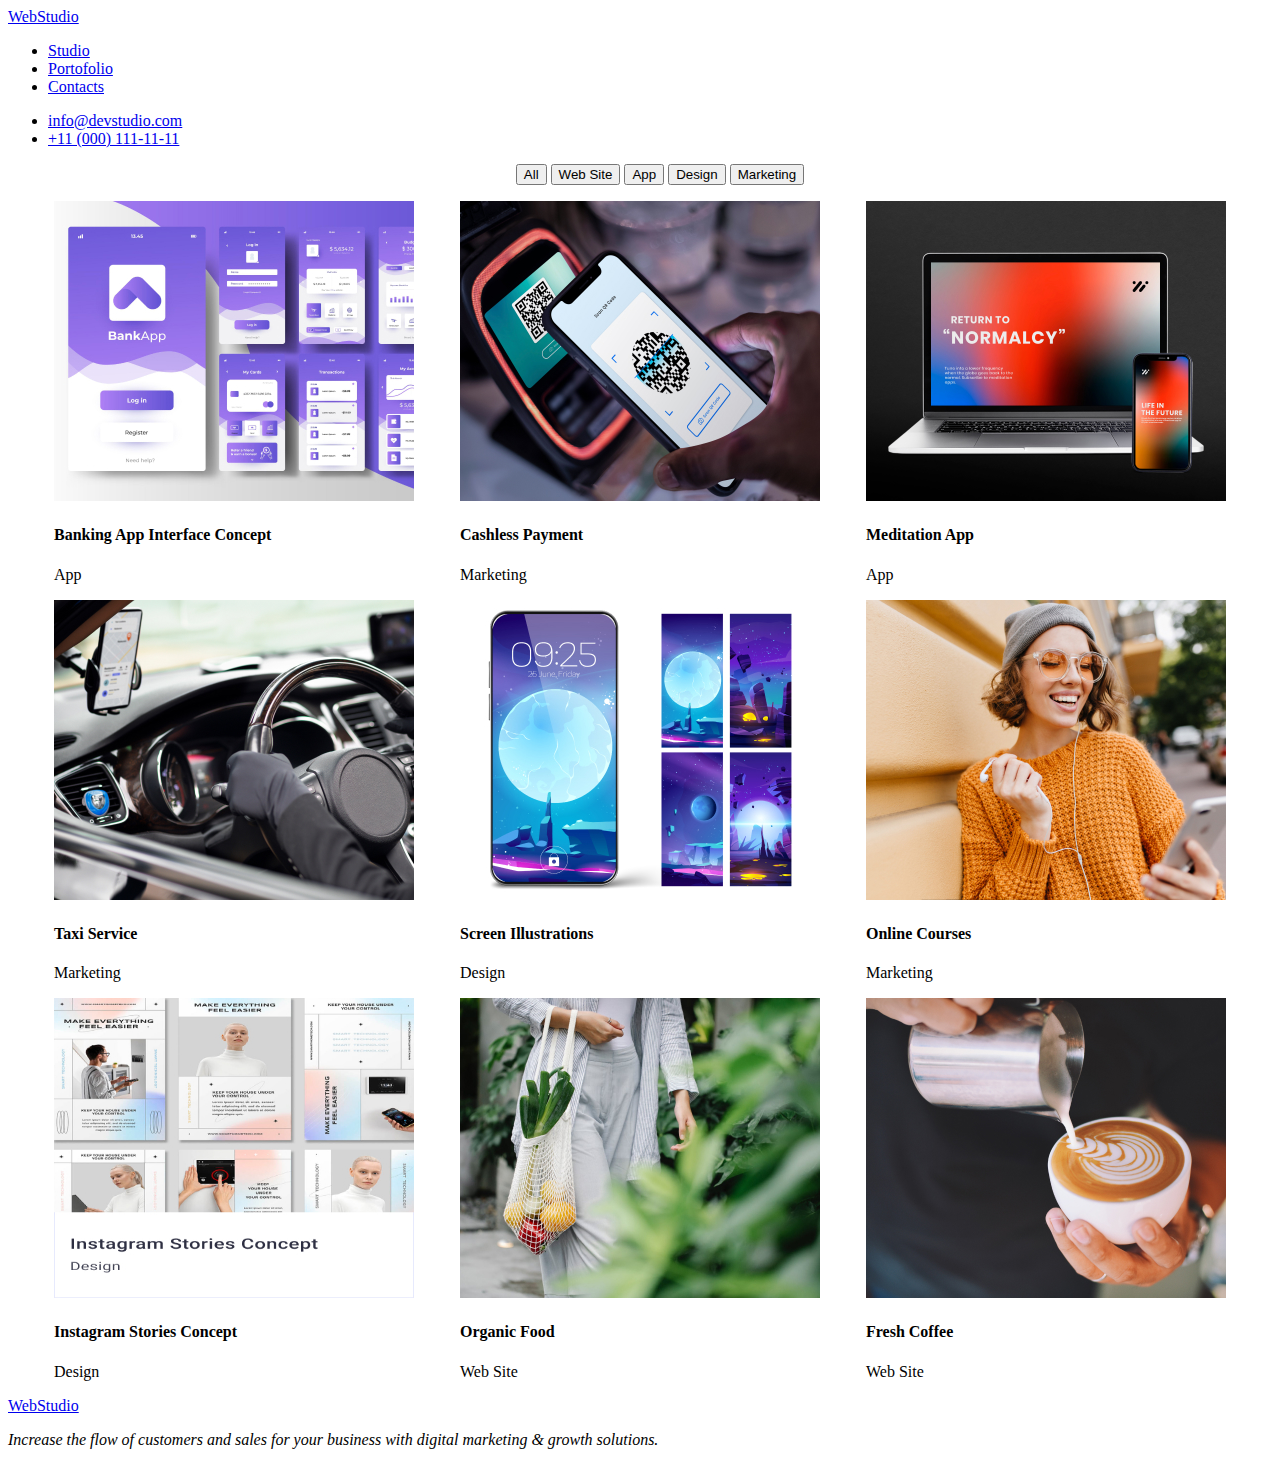
==== portfolio.html @ d787d573 "Update portofolio.html" ====
<!DOCTYPE html>
<html lang="en">
<head>
    <meta charset="UTF-8">
    <meta name="viewport" content="width=device-width, initial-scale=1.0">
    <title>Document</title>

    <link rel="stylesheet"
        href="https://fonts.googleapis.com/css2?family=Raleway:wght@700&family=Roboto:wght@400,500,700,900&display=swap">
        <link rel="stylesheet" href="portofolio.css">
</head>
<body>
    <!--Navbar Section-->
    <section class="navbar">

        <a href="WebStudio.html" class="nav-link">WebStudio</a>
        <nav class="main-nav">
            <ul>
                <li>
                    <a href="studio.html" class="nav-link">Studio</a>
                </li>
                <li>
                    <a href="index.html" class="nav-link">Portofolio</a>
                </li>
                <li>
                    <a href="contacts.html" class="nav-link">Contacts</a>
                </li>
                </ul>
        </nav>
    
        <div class="contact-info">
            <ul>
            <li>
                <a href="mailto:info@devstudio.com">info@devstudio.com</a>
            </li>
            <li>
                <a href="tel:+11(000)111-11-11">+11 (000) 111-11-11</a>
            </li>
            </ul>
        </div>
    
    </section>

    <!--Buttons Section-->
    <section class="title">
       <div>
    <ul>
        
        <button type="button" class="button">All</button>
        
            <button type="button" class="button">Web Site</button>
        
            <button type="button" class="button">App</button>
       
            <button type="button" class="button">Design</button>
        
            <button type="button" class="button">Marketing</button>
          
        </ul>
    </div>  
    </section>


<!--First Section-->
<section class="section">
    <div>
        <img src="./images/Portofolio 1.jpg" alt="Poza 1" width="360" height="300">
        <h4>Banking App Interface Concept</h4>
        <p>App</p>
    </div>
    <div>
        <img src="./images/Portofolio 2.jpg" alt="Poza 2" width="360" height="300">
        <h4>Cashless Payment</h4>
        <p>Marketing</p>
    </div>
    <div>
        <img src="./images/Portofolio 3.jpg" alt="Poza 3" width="360" height="300">
        <h4>Meditation App</h4>
        <p>App</p>
    </div>
   

</section>

<!--Second Section-->

<section class="section">
    <div>
        <img src="./images/Portofolio 4.jpg" alt="Poza 4" width="360" height="300">
        <h4>Taxi Service</h4>
        <p>Marketing</p>
    </div>
    <div>
        <img src="./images/Portofolio 5.jpg" alt="Poza 5" width="360" height="300">
        <h4>Screen Illustrations</h4>
        <p>Design</p>
    </div>
    <div>
        <img src="./images/Portofolio 6.jpg" alt="Poza 6" width="360" height="300">
        <h4>Online Courses</h4>
        <p>Marketing</p>
    </div>

</section>


<!--Section 3-->
<section class="section">
    <div>
        <img src="./images/Portofolio 7.jpg" alt="Poza 7" width="360" height="300">
        <h4>Instagram Stories Concept</h4>
        <p>Design</p>
    </div>
    <div>
        <img src="./images/Portofolio 8.jpg" alt="Poza 8" width="360" height="300">
        <h4>Organic Food</h4>
        <p>Web Site</p>
    </div>
    <div>
        <img src="./images/Portofolio 9.jpg" alt="Poza 9" width="360" height="300">
        <h4>Fresh Coffee</h4>
        <p>Web Site</p>
    </div>

</section>


    <!--Footer Section-->
    <section class="footer">
        <a href="WebStudio.html" class="footer-link">WebStudio</a>
        <address>
            <p>Increase the flow of customers and sales for your business with digital marketing & growth solutions.</p>
        </address>
    </section>
</body>
</html>

<style>
    .section {
        background-color: white;
        display: flex;
        justify-content: space-evenly;
    }


    .title {
        text-align: center;
    }
</style>
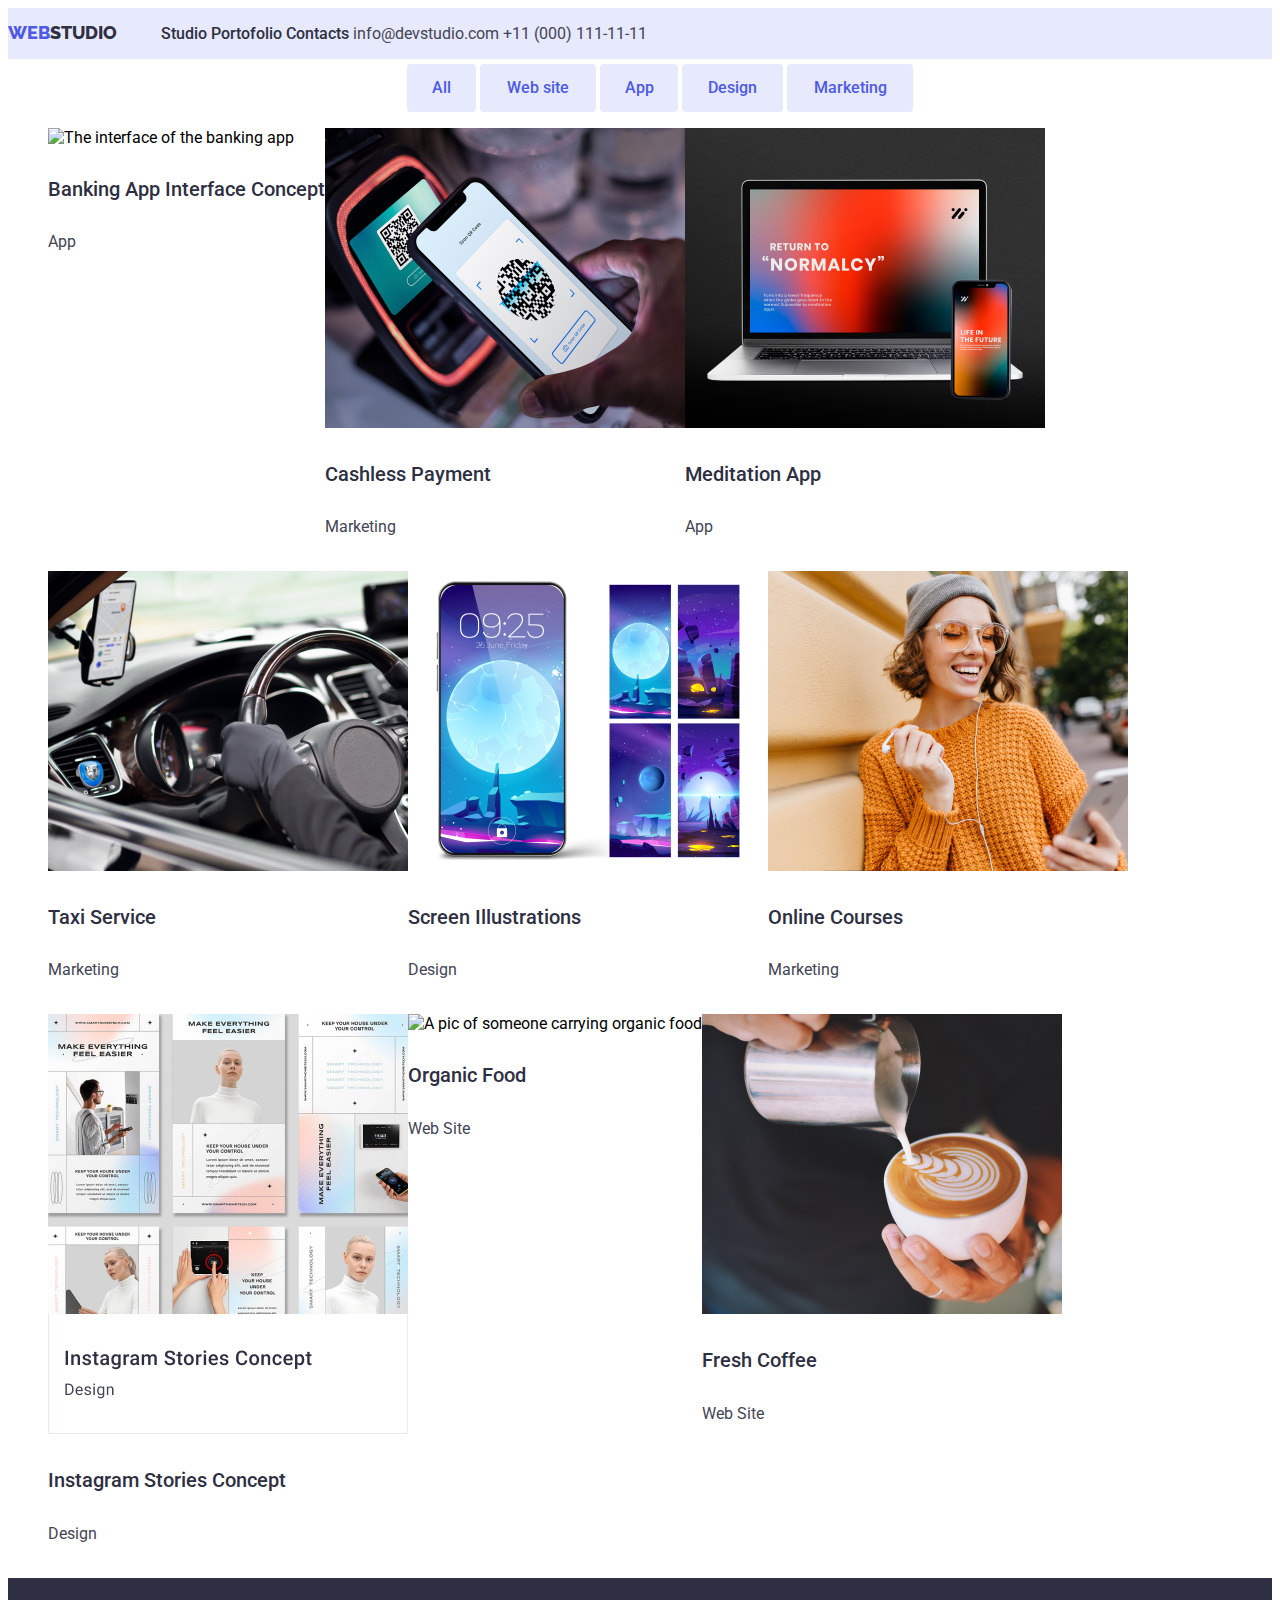
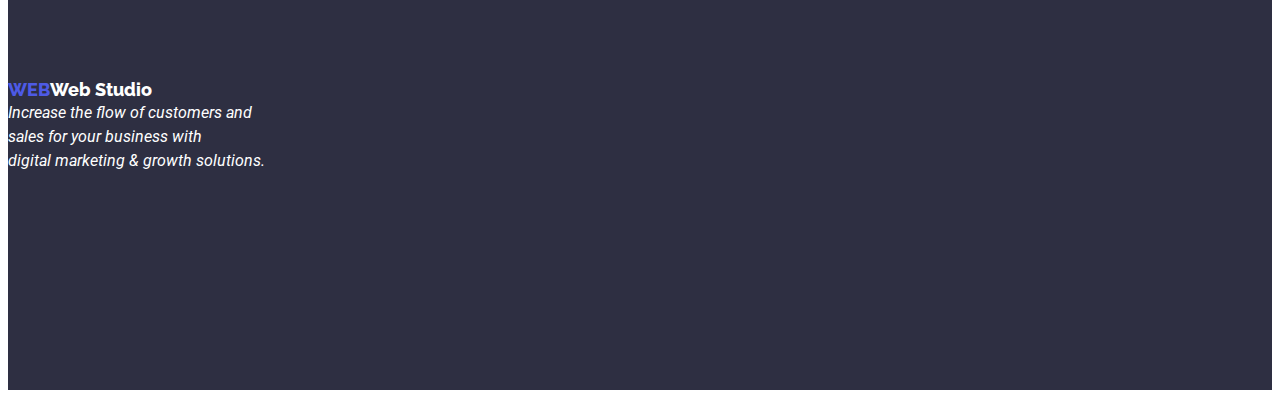
==== commit 5d8df933: "Summary (required)" ====
--- a/portfolio.html
+++ b/portfolio.html
@@ -3,147 +3,114 @@
 <head>
     <meta charset="UTF-8">
     <meta name="viewport" content="width=device-width, initial-scale=1.0">
-    <title>Document</title>
+    <title>Portofolio</title>
 
-    <link rel="stylesheet"
-        href="https://fonts.googleapis.com/css2?family=Raleway:wght@700&family=Roboto:wght@400,500,700,900&display=swap">
-        <link rel="stylesheet" href="portofolio.css">
+    <link rel="preconnect" href="https://fonts.googleapis.com">
+    <link rel="preconnect" href="https://fonts.gstatic.com" crossorigin>
+    <link
+        href="https://fonts.googleapis.com/css2?family=Raleway:ital,wght@0,100..900;1,100..900&family=Roboto:ital,wght@0,100;0,300;0,400;0,500;0,700;0,900;1,100;1,300;1,400;1,500;1,700;1,900&display=swap"
+        rel="stylesheet">
+    <link rel="stylesheet" href="css/portofolio.css">
 </head>
 <body>
     <!--Navbar Section-->
-    <section class="navbar">
+    
+    <header class="global-header">
+        <a href="index.html" class="logo">STUDIO</a>
+        <nav class="nav-bar">
+            <ul class="nav-list">
+                <li><a href="index.html">Studio</a></li>
+                <li><a href="portofolio.html">Portofolio</a> </li>
+                <li><a href="contacts.html">Contacts</a> </li>
+            </ul>
+        </nav>
+        <a href="mailto:info@devstudio.com">info@devstudio.com</a>
+        <a href="tel:+11(000)111-11-11">+11 (000) 111-11-11</a>
+    
+    </header>
+        <main>
 
-        <a href="WebStudio.html" class="nav-link">WebStudio</a>
-        <nav class="main-nav">
-            <ul>
-                <li>
-                    <a href="studio.html" class="nav-link">Studio</a>
-                </li>
-                <li>
-                    <a href="index.html" class="nav-link">Portofolio</a>
-                </li>
-                <li>
-                    <a href="contacts.html" class="nav-link">Contacts</a>
-                </li>
-                </ul>
-        </nav>
+    <!--Buttons Section-->
     
-        <div class="contact-info">
-            <ul>
+    <div class="filters">
+        <ul class="portofolio-buttons">
+            <li><span>
+                    <button type="button" class="all-button">All</button>
+                </span>
+                <span>
+                    <button type="button" class="web-button">Web site</button>
+                </span>
+                <span>
+                    <button type="button" class=" app-button">App</button></span>
+                <span>
+                    <button type="button" class="design-button">Design</button></span>
+                <span>
+                    <button type="button" class="marketing-button">Marketing</button></span>
+            </li>
+        </ul>
+    </div>
+    <div class="main-portofolio">
+        <!-- List of images-->
+        <ul class="portofolio-list-one">
             <li>
-                <a href="mailto:info@devstudio.com">info@devstudio.com</a>
+                <img src="images/Porotfolio 1.jpg" alt="The interface of the banking app">
+                <h4>Banking App Interface Concept</h4>
+                <p>App</p>
             </li>
             <li>
-                <a href="tel:+11(000)111-11-11">+11 (000) 111-11-11</a>
+                <img src="images/Portofolio 2.jpg" alt="An image of cashless payment">
+                <h4>Cashless Payment</h4>
+                <p>Marketing</p>
             </li>
-            </ul>
-        </div>
+            <li>
+                <img src="images/Portofolio 3.jpg" alt="A preview of the meditation app">
+                <h4>Meditation App</h4>
+                <p>App</p>
+            </li>
+        </ul>
+        <ul class="portofolio-list-two">
+            <li>
+                <img src="images/Portofolio 4.jpg" alt="An image of a taxi driver">
+                <h4>Taxi Service</h4>
+                <p>Marketing</p>
+            </li>
+            <li>
+                <img src="images/Portofolio 5.jpg" alt="A few images with background previews">
+                <h4>Screen Illustrations</h4>
+                <p>Design</p>
+            </li>
+            <li>
+                <img src="images/Portofolio 6.jpg" alt="A pic of a woman being connected to the classes online">
+                <h4>Online Courses</h4>
+                <p>Marketing</p>
+            </li>
+        </ul>
+        <ul class="portofolio-list-three">
+            <li>
+                <img src="images/Portofolio 7.jpg" alt="Previews of the instragram stories concept ">
+                <h4>Instagram Stories Concept</h4>
+                <p>Design</p>
+            </li>
+            <li>
+                <img src="images/Porotfolio 8.jpg" alt="A pic of someone carrying organic food">
+                <h4>Organic Food</h4>
+                <p>Web Site</p>
+            </li>
+            <li>
+                <img src="images/Portofolio 9.jpg" alt="A pic of someone holding a cup of fresh coffee">
+                <h4>Fresh Coffee</h4>
+                <p>Web Site</p>
+            </li>
+        </ul>
+    </div>
+    </main>
+    <!-- Footer section -->
+    <footer class="footer">
+        <a href="index.html" class="logo-footer">Web Studio</a>
+        <address class="address">Increase the flow of customers and <br> sales for your business with <br> digital
+            marketing & growth solutions.
+        </address>
+    </footer>
+    </body>
     
-    </section>
-
-    <!--Buttons Section-->
-    <section class="title">
-       <div>
-    <ul>
-        
-        <button type="button" class="button">All</button>
-        
-            <button type="button" class="button">Web Site</button>
-        
-            <button type="button" class="button">App</button>
-       
-            <button type="button" class="button">Design</button>
-        
-            <button type="button" class="button">Marketing</button>
-          
-        </ul>
-    </div>  
-    </section>
-
-
-<!--First Section-->
-<section class="section">
-    <div>
-        <img src="./images/Portofolio 1.jpg" alt="Poza 1" width="360" height="300">
-        <h4>Banking App Interface Concept</h4>
-        <p>App</p>
-    </div>
-    <div>
-        <img src="./images/Portofolio 2.jpg" alt="Poza 2" width="360" height="300">
-        <h4>Cashless Payment</h4>
-        <p>Marketing</p>
-    </div>
-    <div>
-        <img src="./images/Portofolio 3.jpg" alt="Poza 3" width="360" height="300">
-        <h4>Meditation App</h4>
-        <p>App</p>
-    </div>
-   
-
-</section>
-
-<!--Second Section-->
-
-<section class="section">
-    <div>
-        <img src="./images/Portofolio 4.jpg" alt="Poza 4" width="360" height="300">
-        <h4>Taxi Service</h4>
-        <p>Marketing</p>
-    </div>
-    <div>
-        <img src="./images/Portofolio 5.jpg" alt="Poza 5" width="360" height="300">
-        <h4>Screen Illustrations</h4>
-        <p>Design</p>
-    </div>
-    <div>
-        <img src="./images/Portofolio 6.jpg" alt="Poza 6" width="360" height="300">
-        <h4>Online Courses</h4>
-        <p>Marketing</p>
-    </div>
-
-</section>
-
-
-<!--Section 3-->
-<section class="section">
-    <div>
-        <img src="./images/Portofolio 7.jpg" alt="Poza 7" width="360" height="300">
-        <h4>Instagram Stories Concept</h4>
-        <p>Design</p>
-    </div>
-    <div>
-        <img src="./images/Portofolio 8.jpg" alt="Poza 8" width="360" height="300">
-        <h4>Organic Food</h4>
-        <p>Web Site</p>
-    </div>
-    <div>
-        <img src="./images/Portofolio 9.jpg" alt="Poza 9" width="360" height="300">
-        <h4>Fresh Coffee</h4>
-        <p>Web Site</p>
-    </div>
-
-</section>
-
-
-    <!--Footer Section-->
-    <section class="footer">
-        <a href="WebStudio.html" class="footer-link">WebStudio</a>
-        <address>
-            <p>Increase the flow of customers and sales for your business with digital marketing & growth solutions.</p>
-        </address>
-    </section>
-</body>
-</html>
-
-<style>
-    .section {
-        background-color: white;
-        display: flex;
-        justify-content: space-evenly;
-    }
-
-
-    .title {
-        text-align: center;
-    }
-</style>+    </html>--- a/css/portofolio.css
+++ b/css/portofolio.css
@@ -0,0 +1,362 @@
+:root {
+    --subtitle-color: #2E2F42;
+    --text-color: #434455;
+    --title-font-family: "Roboto",
+        sans-serif;
+    --logo-font-family: "Raleway",
+        sans-serif;
+
+    button[type="button"] {
+        cursor: pointer;
+    }
+
+    .logo::before {
+        content: "WEB";
+        color: #4D5AE5;
+        font-family: var(--logo-font-family);
+        font-weight: 800;
+        font-size: 18px;
+    }
+
+    .logo {
+        font-family: var(--logo-font-family);
+        font-weight: 800;
+        color: #2E2F42;
+        line-height: 1, 31;
+        font-size: 18px;
+    }
+}
+
+a {
+    text-decoration: none;
+}
+
+body {
+    font-family: var(--title-font-family);
+}
+
+h1,
+h2 {
+    font-weight: 700;
+}
+
+h4 {
+    font-weight: 500;
+}
+
+/* NAV STYLING */
+.nav-bar {
+    list-style: none;
+    font-weight: 500;
+    color: var(--subtitle-color);
+    display: inline-block;
+}
+
+.nav-list li {
+    list-style: none;
+    display: inline-block;
+    line-height: 1, 5;
+}
+
+[href$=".html"]:hover {
+    color: #404BBF;
+}
+
+[href$=".html"]:focus {
+    color: #404BBF;
+}
+
+/* PHONE AND EMAIL COLOR */
+.global-header>a {
+    color: var(--text-color);
+    line-height: 1.5;
+}
+
+.global-header>a:hover {
+    color: #404BBF;
+}
+
+.global-header>a:focus {
+    color: #404BBF;
+}
+
+/* Background color for hero section */
+.hero-section {
+    background-color: #2E2F42;
+    height: 600px;
+}
+
+.hero-section>h1 {
+    color: #ffffff;
+    text-align: center;
+    padding-top: 182px;
+    font-size: 56px;
+    line-height: 3.75;
+}
+
+.global-header {
+    background-color: #E7E9FC;
+    border: 1px;
+    margin-bottom: -45px;
+}
+
+[href$=".html"] {
+    color: var(--subtitle-color);
+}
+
+.order-service {
+    font-family: var(--title-font-family);
+    font-weight: 500;
+    background-color: #4D5AE5;
+    border-radius: 4px;
+    width: 169px;
+    height: 56px;
+    text-align: center;
+    color: #ffffff;
+    margin-left: 835px;
+    font-weight: 500;
+    line-height: 1.5;
+}
+
+.order-service:hover {
+    background-color: #E7E9FC;
+    color: #4D5AE5;
+}
+
+.description-tab {
+    list-style: none;
+    line-height: 1.5;
+    display: inline-flex;
+}
+
+.description-tab>li>h4 {
+    color: var(--subtitle-color);
+    font-size: 20px;
+}
+
+.description-tab>li>p {
+    color: var(--text-color);
+}
+
+.what-we-do {
+    text-align: center;
+    color: var(--subtitle-color);
+    line-height: 2.5;
+    font-size: 36px;
+}
+
+.what-we-do-pics {
+    list-style: none;
+    text-align: center
+}
+
+.what-we-do-pics li {
+    display: inline-block;
+}
+
+.our-team {
+    text-align: center;
+    font-size: 36px;
+}
+
+.our-team-pics {
+    list-style: none;
+    line-height: 1.5;
+}
+
+.our-team-pics>li {
+    text-align: center;
+    display: inline-block;
+    padding-right: 24px;
+    align-items: center;
+}
+
+.address {
+    line-height: 1.5;
+    color: #ffffff;
+}
+
+.footer {
+    background-color: #2E2F42;
+    height: 312px;
+    padding-top: 100px;
+}
+
+.logo-footer::before {
+    content: "WEB";
+    color: #4D5AE5;
+    font-family: var(--logo-font-family);
+    font-weight: 800;
+    font-size: 18px;
+}
+
+.logo-footer {
+    font-family: var(--logo-font-family);
+    font-weight: 800;
+    color: #ffffff;
+    line-height: 1.31;
+    font-size: 18px;
+}
+
+/* Portofolio only */
+.portofolio-buttons {
+    text-align: center;
+}
+
+.portofolio-buttons>li {
+    list-style: none;
+}
+
+/* Image list */
+
+.portofolio-list-one {
+    list-style: none;
+    display: flex;
+}
+
+.portofolio-list-one>li>h4 {
+    color: var(--subtitle-color);
+    font-size: 20px;
+    line-height: 1.5;
+}
+
+.portofolio-list-one>li>p {
+    color: var(--text-color);
+    line-height: 1.5;
+}
+
+.portofolio-list-two {
+    list-style: none;
+    display: flex;
+}
+
+.portofolio-list-two>li>h4 {
+    color: var(--subtitle-color);
+    font-size: 20px;
+    line-height: 1.5;
+}
+
+.portofolio-list-two>li>p {
+    color: var(--text-color);
+    line-height: 1.5;
+}
+
+.portofolio-list-three {
+    list-style: none;
+    display: flex;
+}
+
+.portofolio-list-three>li>h4 {
+    color: var(--subtitle-color);
+    font-size: 20px;
+    line-height: 1.5;
+}
+
+.portofolio-list-three>li>p {
+    color: var(--text-color);
+    line-height: 1.5;
+}
+
+.filters {
+    margin-top: 50px;
+}
+
+.all-button {
+    font-family: var(--title-font-family);
+    text-align: center;
+    background-color: #E7E9FC;
+    width: 69px;
+    height: 48px;
+    border-radius: 4px;
+    border: 1px;
+    padding: 12px, 24px;
+    color: #4D5AE5;
+    font-weight: 500;
+    font-size: 16px;
+    line-height: 1.5;
+}
+
+.all-button:hover {
+    background-color: #404BBF;
+    color: #ffffff;
+}
+
+.web-button {
+    font-family: var(--title-font-family);
+    text-align: center;
+    background-color: #E7E9FC;
+    width: 116px;
+    height: 48px;
+    border-radius: 4px;
+    border: 1px;
+    padding: 12px, 24px;
+    color: #4D5AE5;
+    font-weight: 500;
+    font-size: 16px;
+    line-height: 1.5;
+}
+
+.web-button:hover {
+    background-color: #404BBF;
+    color: #ffffff;
+}
+
+.app-button {
+    font-family: var(--title-font-family);
+    text-align: center;
+    background-color: #E7E9FC;
+    width: 78px;
+    height: 48px;
+    border-radius: 4px;
+    border: 1px;
+    padding: 12px, 24px;
+    color: #4D5AE5;
+    font-weight: 500;
+    font-size: 16px;
+    line-height: 1.5;
+}
+
+.app-button:hover {
+    background-color: #404BBF;
+    color: #ffffff;
+}
+
+.design-button {
+    font-family: var(--title-font-family);
+    text-align: center;
+    background-color: #E7E9FC;
+    width: 101px;
+    height: 48px;
+    border-radius: 4px;
+    border: 1px;
+    padding: 12px, 24px;
+    color: #4D5AE5;
+    font-weight: 500;
+    font-size: 16px;
+    line-height: 1.5;
+}
+
+.design-button:hover {
+    background-color: #404BBF;
+    color: #ffffff;
+}
+
+.marketing-button {
+    font-family: var(--title-font-family);
+    text-align: center;
+    background-color: #E7E9FC;
+    width: 126px;
+    height: 48px;
+    border-radius: 4px;
+    border: 1px;
+    padding: 12px, 24px;
+    color: #4D5AE5;
+    font-weight: 500;
+    font-size: 16px;
+    line-height: 1.5;
+}
+
+.marketing-button:hover {
+    background-color: #404BBF;
+    color: #ffffff;
+}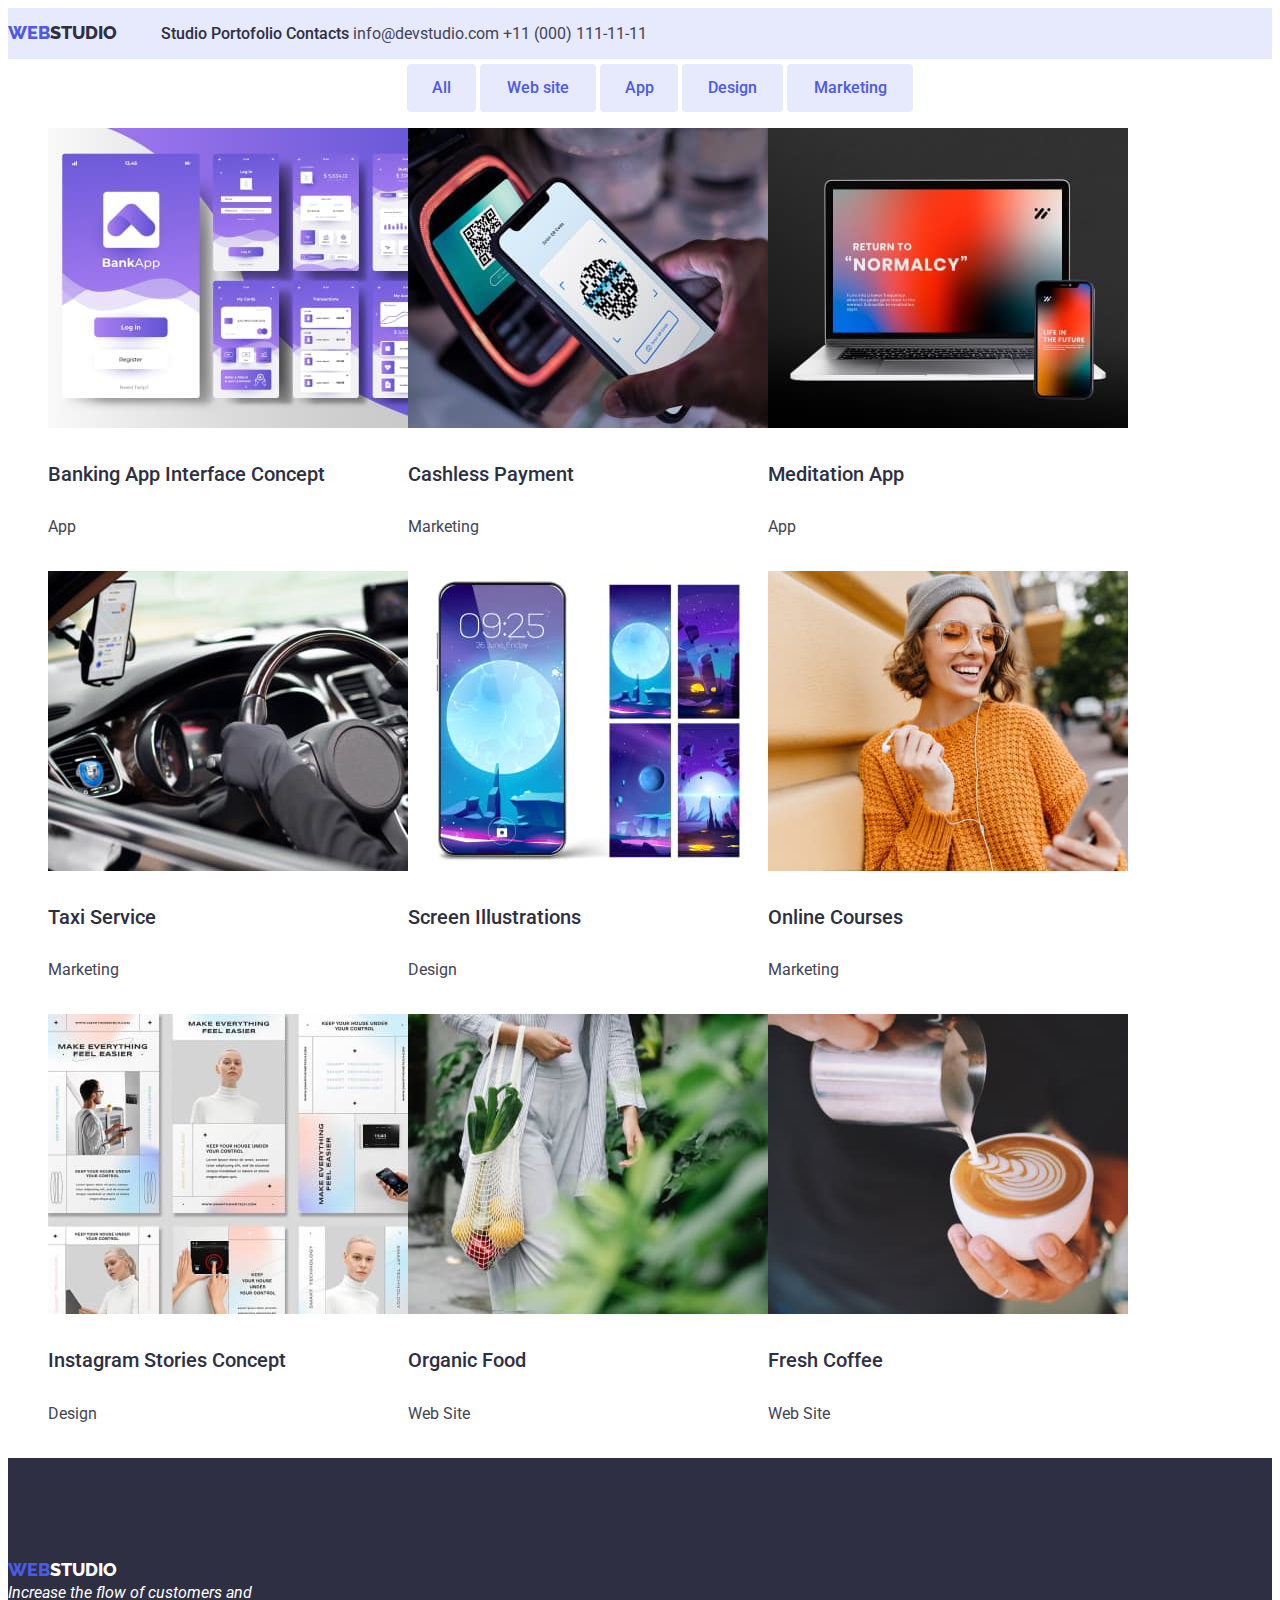
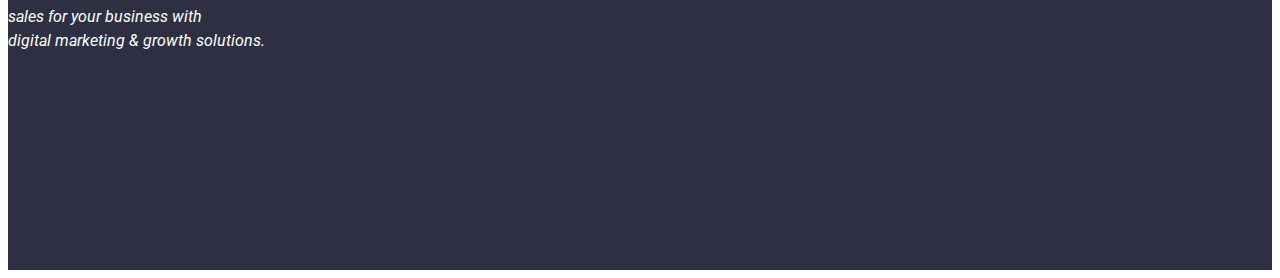
==== commit ee302e34: "Summary (required)" ====
--- a/portfolio.html
+++ b/portfolio.html
@@ -1,20 +1,20 @@
 <!DOCTYPE html>
 <html lang="en">
+
 <head>
     <meta charset="UTF-8">
     <meta name="viewport" content="width=device-width, initial-scale=1.0">
     <title>Portofolio</title>
-
     <link rel="preconnect" href="https://fonts.googleapis.com">
     <link rel="preconnect" href="https://fonts.gstatic.com" crossorigin>
     <link
         href="https://fonts.googleapis.com/css2?family=Raleway:ital,wght@0,100..900;1,100..900&family=Roboto:ital,wght@0,100;0,300;0,400;0,500;0,700;0,900;1,100;1,300;1,400;1,500;1,700;1,900&display=swap"
         rel="stylesheet">
-    <link rel="stylesheet" href="css/portofolio.css">
+    <link rel="stylesheet" href="styles/styles.css">
 </head>
+
 <body>
-    <!--Navbar Section-->
-    
+    <!-- Header section -->
     <header class="global-header">
         <a href="index.html" class="logo">STUDIO</a>
         <nav class="nav-bar">
@@ -26,91 +26,91 @@
         </nav>
         <a href="mailto:info@devstudio.com">info@devstudio.com</a>
         <a href="tel:+11(000)111-11-11">+11 (000) 111-11-11</a>
-    
+
     </header>
-        <main>
-
-    <!--Buttons Section-->
-    
-    <div class="filters">
-        <ul class="portofolio-buttons">
-            <li><span>
-                    <button type="button" class="all-button">All</button>
-                </span>
-                <span>
-                    <button type="button" class="web-button">Web site</button>
-                </span>
-                <span>
-                    <button type="button" class=" app-button">App</button></span>
-                <span>
-                    <button type="button" class="design-button">Design</button></span>
-                <span>
-                    <button type="button" class="marketing-button">Marketing</button></span>
-            </li>
-        </ul>
-    </div>
-    <div class="main-portofolio">
-        <!-- List of images-->
-        <ul class="portofolio-list-one">
-            <li>
-                <img src="images/Porotfolio 1.jpg" alt="The interface of the banking app">
-                <h4>Banking App Interface Concept</h4>
-                <p>App</p>
-            </li>
-            <li>
-                <img src="images/Portofolio 2.jpg" alt="An image of cashless payment">
-                <h4>Cashless Payment</h4>
-                <p>Marketing</p>
-            </li>
-            <li>
-                <img src="images/Portofolio 3.jpg" alt="A preview of the meditation app">
-                <h4>Meditation App</h4>
-                <p>App</p>
-            </li>
-        </ul>
-        <ul class="portofolio-list-two">
-            <li>
-                <img src="images/Portofolio 4.jpg" alt="An image of a taxi driver">
-                <h4>Taxi Service</h4>
-                <p>Marketing</p>
-            </li>
-            <li>
-                <img src="images/Portofolio 5.jpg" alt="A few images with background previews">
-                <h4>Screen Illustrations</h4>
-                <p>Design</p>
-            </li>
-            <li>
-                <img src="images/Portofolio 6.jpg" alt="A pic of a woman being connected to the classes online">
-                <h4>Online Courses</h4>
-                <p>Marketing</p>
-            </li>
-        </ul>
-        <ul class="portofolio-list-three">
-            <li>
-                <img src="images/Portofolio 7.jpg" alt="Previews of the instragram stories concept ">
-                <h4>Instagram Stories Concept</h4>
-                <p>Design</p>
-            </li>
-            <li>
-                <img src="images/Porotfolio 8.jpg" alt="A pic of someone carrying organic food">
-                <h4>Organic Food</h4>
-                <p>Web Site</p>
-            </li>
-            <li>
-                <img src="images/Portofolio 9.jpg" alt="A pic of someone holding a cup of fresh coffee">
-                <h4>Fresh Coffee</h4>
-                <p>Web Site</p>
-            </li>
-        </ul>
-    </div>
+    <main>
+        <!-- Filter buttons -->
+        <div class="filters">
+            <ul class="portofolio-buttons">
+                <li><span>
+                        <button type="button" class="all-button">All</button>
+                    </span>
+                    <span>
+                        <button type="button" class="web-button">Web site</button>
+                    </span>
+                    <span>
+                        <button type="button" class=" app-button">App</button></span>
+                    <span>
+                        <button type="button" class="design-button">Design</button></span>
+                    <span>
+                        <button type="button" class="marketing-button">Marketing</button></span>
+                </li>
+            </ul>
+        </div>
+        <div class="main-portofolio">
+            <!-- List of images-->
+            <ul class="portofolio-list-one">
+                <li>
+                    <img src="images/banking_app.jpg" alt="The interface of the banking app">
+                    <h4>Banking App Interface Concept</h4>
+                    <p>App</p>
+                </li>
+                <li>
+                    <img src="images/cashless_payment.jpg" alt="An image of cashless payment">
+                    <h4>Cashless Payment</h4>
+                    <p>Marketing</p>
+                </li>
+                <li>
+                    <img src="images/meditation.jpg" alt="A preview of the meditation app">
+                    <h4>Meditation App</h4>
+                    <p>App</p>
+                </li>
+            </ul>
+            <ul class="portofolio-list-two">
+                <li>
+                    <img src="images/taxi.jpg" alt="An image of a taxi driver">
+                    <h4>Taxi Service</h4>
+                    <p>Marketing</p>
+                </li>
+                <li>
+                    <img src="images/screen_ill.jpg" alt="A few images with background previews">
+                    <h4>Screen Illustrations</h4>
+                    <p>Design</p>
+                </li>
+                <li>
+                    <img src="images/online_courses.jpg" alt="A pic of a woman being connected to the classes online">
+                    <h4>Online Courses</h4>
+                    <p>Marketing</p>
+                </li>
+            </ul>
+            <ul class="portofolio-list-three">
+                <li>
+                    <img src="images/instagram_stories.jpg" alt="Previews of the instragram stories concept ">
+                    <h4>Instagram Stories Concept</h4>
+                    <p>Design</p>
+                </li>
+                <li>
+                    <img src="images/organic_food.jpg" alt="A pic of someone carrying organic food">
+                    <h4>Organic Food</h4>
+                    <p>Web Site</p>
+                </li>
+                <li>
+                    <img src="images/fresh_coffee.jpg" alt="A pic of someone holding a cup of fresh coffee">
+                    <h4>Fresh Coffee</h4>
+                    <p>Web Site</p>
+                </li>
+            </ul>
+        </div>
     </main>
     <!-- Footer section -->
     <footer class="footer">
-        <a href="index.html" class="logo-footer">Web Studio</a>
+        <a href="index.html" class="logo-footer">STUDIO</a>
         <address class="address">Increase the flow of customers and <br> sales for your business with <br> digital
-            marketing & growth solutions.
+            marketing
+            &
+            growth solutions.
         </address>
     </footer>
-    </body>
-    
-    </html>+</body>
+
+</html>--- a/styles/styles.css
+++ b/styles/styles.css
@@ -0,0 +1,362 @@
+:root {
+    --subtitle-color: #2E2F42;
+    --text-color: #434455;
+    --title-font-family: "Roboto",
+        sans-serif;
+    --logo-font-family: "Raleway",
+        sans-serif;
+
+    button[type="button"] {
+        cursor: pointer;
+    }
+
+    .logo::before {
+        content: "WEB";
+        color: #4D5AE5;
+        font-family: var(--logo-font-family);
+        font-weight: 800;
+        font-size: 18px;
+    }
+
+    .logo {
+        font-family: var(--logo-font-family);
+        font-weight: 800;
+        color: #2E2F42;
+        line-height: 1, 31;
+        font-size: 18px;
+    }
+}
+
+a {
+    text-decoration: none;
+}
+
+body {
+    font-family: var(--title-font-family);
+}
+
+h1,
+h2 {
+    font-weight: 700;
+}
+
+h4 {
+    font-weight: 500;
+}
+
+/* NAV STYLING */
+.nav-bar {
+    list-style: none;
+    font-weight: 500;
+    color: var(--subtitle-color);
+    display: inline-block;
+}
+
+.nav-list li {
+    list-style: none;
+    display: inline-block;
+    line-height: 1, 5;
+}
+
+[href$=".html"]:hover {
+    color: #404BBF;
+}
+
+[href$=".html"]:focus {
+    color: #404BBF;
+}
+
+/* PHONE AND EMAIL COLOR */
+.global-header>a {
+    color: var(--text-color);
+    line-height: 1.5;
+}
+
+.global-header>a:hover {
+    color: #404BBF;
+}
+
+.global-header>a:focus {
+    color: #404BBF;
+}
+
+/* Background color for hero section */
+.hero-section {
+    background-color: #2E2F42;
+    height: 600px;
+}
+
+.hero-section>h1 {
+    color: #ffffff;
+    text-align: center;
+    padding-top: 182px;
+    font-size: 56px;
+    line-height: 3.75;
+}
+
+.global-header {
+    background-color: #E7E9FC;
+    border: 1px;
+    margin-bottom: -45px;
+}
+
+[href$=".html"] {
+    color: var(--subtitle-color);
+}
+
+.order-service {
+    font-family: var(--title-font-family);
+    font-weight: 500;
+    background-color: #4D5AE5;
+    border-radius: 4px;
+    width: 169px;
+    height: 56px;
+    text-align: center;
+    color: #ffffff;
+    margin-left: 835px;
+    font-weight: 500;
+    line-height: 1.5;
+}
+
+.order-service:hover {
+    background-color: #E7E9FC;
+    color: #4D5AE5;
+}
+
+.description-tab {
+    list-style: none;
+    line-height: 1.5;
+    display: inline-flex;
+}
+
+.description-tab>li>h4 {
+    color: var(--subtitle-color);
+    font-size: 20px;
+}
+
+.description-tab>li>p {
+    color: var(--text-color);
+}
+
+.what-we-do {
+    text-align: center;
+    color: var(--subtitle-color);
+    line-height: 2.5;
+    font-size: 36px;
+}
+
+.what-we-do-pics {
+    list-style: none;
+    text-align: center
+}
+
+.what-we-do-pics li {
+    display: inline-block;
+}
+
+.our-team {
+    text-align: center;
+    font-size: 36px;
+}
+
+.our-team-pics {
+    list-style: none;
+    line-height: 1.5;
+}
+
+.our-team-pics>li {
+    text-align: center;
+    display: inline-block;
+    padding-right: 24px;
+    align-items: center;
+}
+
+.address {
+    line-height: 1.5;
+    color: #ffffff;
+}
+
+.footer {
+    background-color: #2E2F42;
+    height: 312px;
+    padding-top: 100px;
+}
+
+.logo-footer::before {
+    content: "WEB";
+    color: #4D5AE5;
+    font-family: var(--logo-font-family);
+    font-weight: 800;
+    font-size: 18px;
+}
+
+.logo-footer {
+    font-family: var(--logo-font-family);
+    font-weight: 800;
+    color: #ffffff;
+    line-height: 1.31;
+    font-size: 18px;
+}
+
+/* Portofolio only */
+.portofolio-buttons {
+    text-align: center;
+}
+
+.portofolio-buttons>li {
+    list-style: none;
+}
+
+/* Image list */
+
+.portofolio-list-one {
+    list-style: none;
+    display: flex;
+}
+
+.portofolio-list-one>li>h4 {
+    color: var(--subtitle-color);
+    font-size: 20px;
+    line-height: 1.5;
+}
+
+.portofolio-list-one>li>p {
+    color: var(--text-color);
+    line-height: 1.5;
+}
+
+.portofolio-list-two {
+    list-style: none;
+    display: flex;
+}
+
+.portofolio-list-two>li>h4 {
+    color: var(--subtitle-color);
+    font-size: 20px;
+    line-height: 1.5;
+}
+
+.portofolio-list-two>li>p {
+    color: var(--text-color);
+    line-height: 1.5;
+}
+
+.portofolio-list-three {
+    list-style: none;
+    display: flex;
+}
+
+.portofolio-list-three>li>h4 {
+    color: var(--subtitle-color);
+    font-size: 20px;
+    line-height: 1.5;
+}
+
+.portofolio-list-three>li>p {
+    color: var(--text-color);
+    line-height: 1.5;
+}
+
+.filters {
+    margin-top: 50px;
+}
+
+.all-button {
+    font-family: var(--title-font-family);
+    text-align: center;
+    background-color: #E7E9FC;
+    width: 69px;
+    height: 48px;
+    border-radius: 4px;
+    border: 1px;
+    padding: 12px, 24px;
+    color: #4D5AE5;
+    font-weight: 500;
+    font-size: 16px;
+    line-height: 1.5;
+}
+
+.all-button:hover {
+    background-color: #404BBF;
+    color: #ffffff;
+}
+
+.web-button {
+    font-family: var(--title-font-family);
+    text-align: center;
+    background-color: #E7E9FC;
+    width: 116px;
+    height: 48px;
+    border-radius: 4px;
+    border: 1px;
+    padding: 12px, 24px;
+    color: #4D5AE5;
+    font-weight: 500;
+    font-size: 16px;
+    line-height: 1.5;
+}
+
+.web-button:hover {
+    background-color: #404BBF;
+    color: #ffffff;
+}
+
+.app-button {
+    font-family: var(--title-font-family);
+    text-align: center;
+    background-color: #E7E9FC;
+    width: 78px;
+    height: 48px;
+    border-radius: 4px;
+    border: 1px;
+    padding: 12px, 24px;
+    color: #4D5AE5;
+    font-weight: 500;
+    font-size: 16px;
+    line-height: 1.5;
+}
+
+.app-button:hover {
+    background-color: #404BBF;
+    color: #ffffff;
+}
+
+.design-button {
+    font-family: var(--title-font-family);
+    text-align: center;
+    background-color: #E7E9FC;
+    width: 101px;
+    height: 48px;
+    border-radius: 4px;
+    border: 1px;
+    padding: 12px, 24px;
+    color: #4D5AE5;
+    font-weight: 500;
+    font-size: 16px;
+    line-height: 1.5;
+}
+
+.design-button:hover {
+    background-color: #404BBF;
+    color: #ffffff;
+}
+
+.marketing-button {
+    font-family: var(--title-font-family);
+    text-align: center;
+    background-color: #E7E9FC;
+    width: 126px;
+    height: 48px;
+    border-radius: 4px;
+    border: 1px;
+    padding: 12px, 24px;
+    color: #4D5AE5;
+    font-weight: 500;
+    font-size: 16px;
+    line-height: 1.5;
+}
+
+.marketing-button:hover {
+    background-color: #404BBF;
+    color: #ffffff;
+}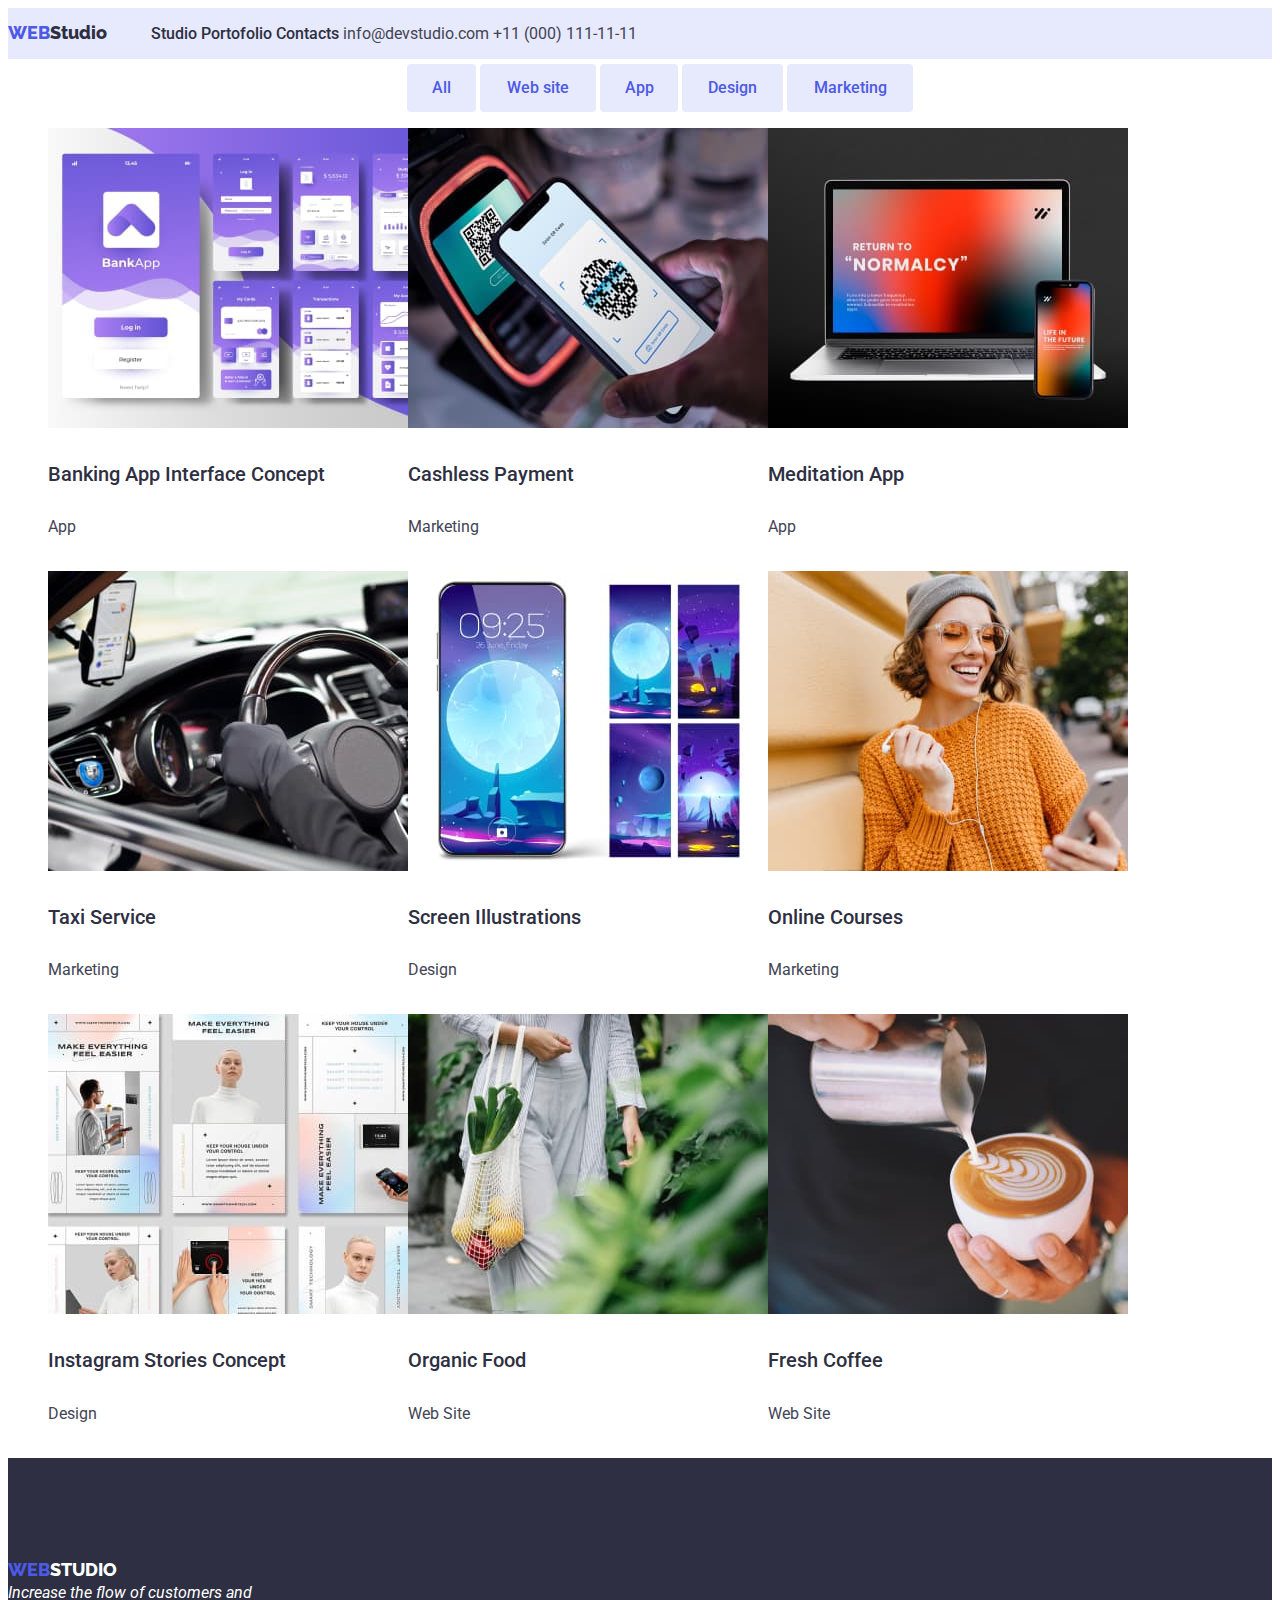
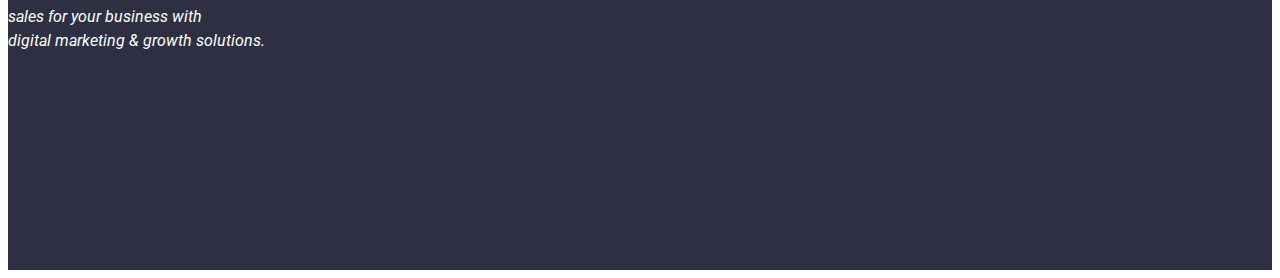
==== commit c21c28d7: "Update portorfolio.html" ====
--- a/portfolio.html
+++ b/portfolio.html
@@ -16,7 +16,7 @@
 <body>
     <!-- Header section -->
     <header class="global-header">
-        <a href="index.html" class="logo">STUDIO</a>
+        <a href="index.html" class="logo">Studio</a>
         <nav class="nav-bar">
             <ul class="nav-list">
                 <li><a href="index.html">Studio</a></li>
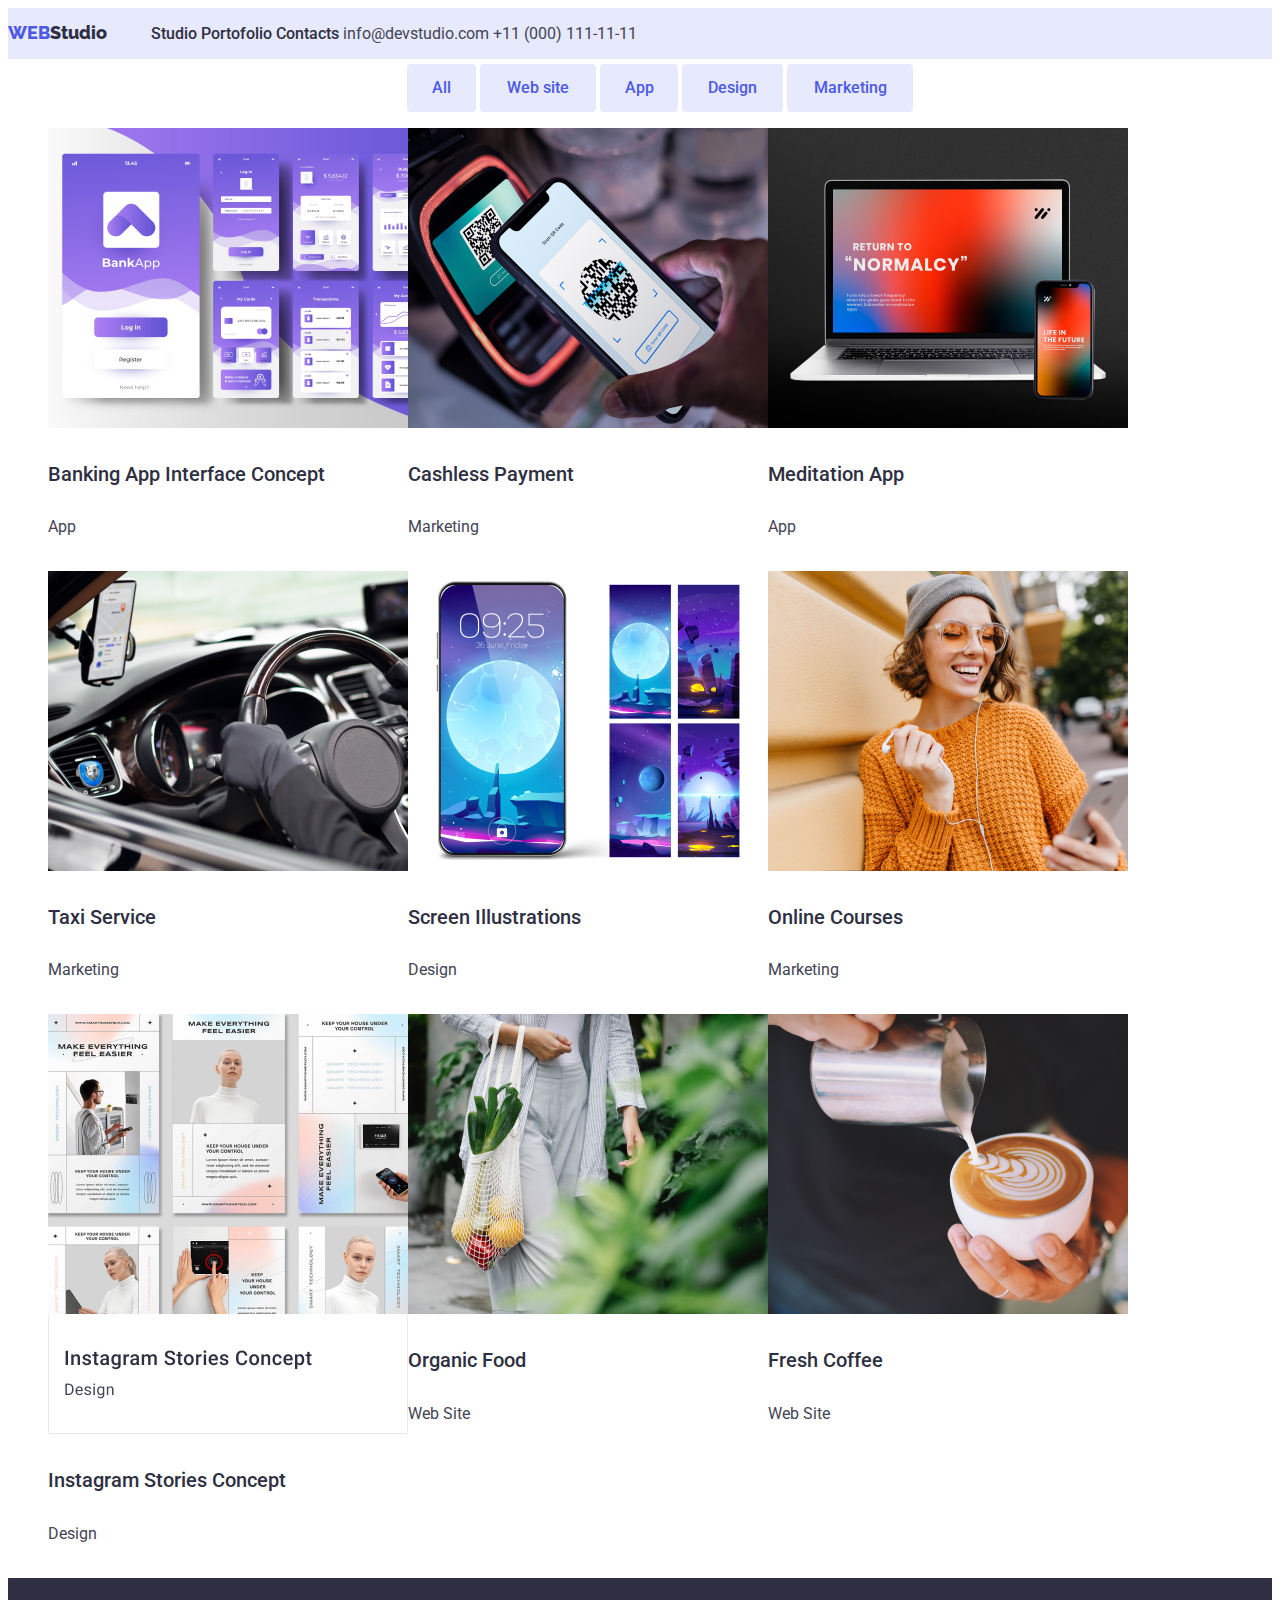
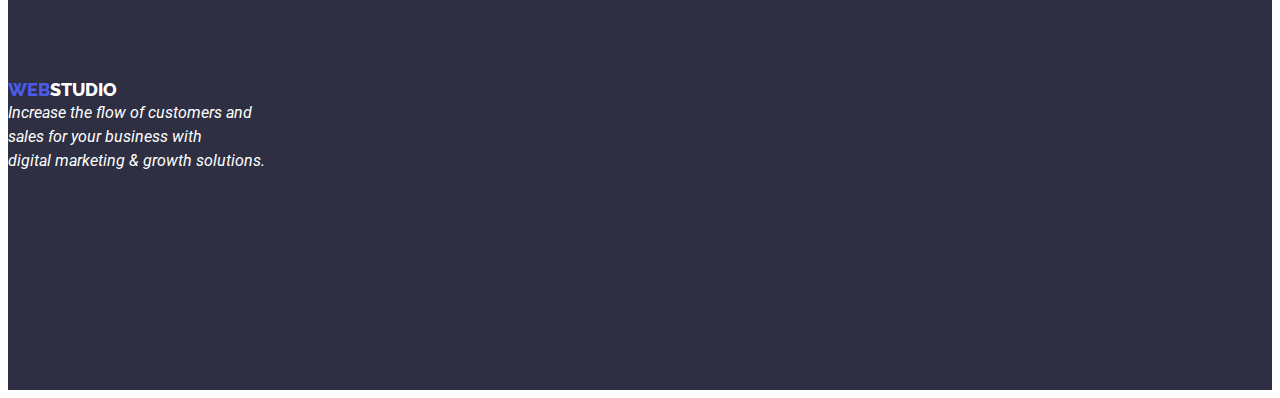
==== commit 27849094: "Summary (required)" ====
--- a/portfolio.html
+++ b/portfolio.html
@@ -51,51 +51,51 @@
             <!-- List of images-->
             <ul class="portofolio-list-one">
                 <li>
-                    <img src="images/banking_app.jpg" alt="The interface of the banking app">
+                    <img src="images/Portofolio 1.jpg" alt="The interface of the banking app">
                     <h4>Banking App Interface Concept</h4>
                     <p>App</p>
                 </li>
                 <li>
-                    <img src="images/cashless_payment.jpg" alt="An image of cashless payment">
+                    <img src="images/Portofolio 2.jpg" alt="An image of cashless payment">
                     <h4>Cashless Payment</h4>
                     <p>Marketing</p>
                 </li>
                 <li>
-                    <img src="images/meditation.jpg" alt="A preview of the meditation app">
+                    <img src="images/Portofolio 3.jpg" alt="A preview of the meditation app">
                     <h4>Meditation App</h4>
                     <p>App</p>
                 </li>
             </ul>
             <ul class="portofolio-list-two">
                 <li>
-                    <img src="images/taxi.jpg" alt="An image of a taxi driver">
+                    <img src="images/Portofolio 4.jpg" alt="An image of a taxi driver">
                     <h4>Taxi Service</h4>
                     <p>Marketing</p>
                 </li>
                 <li>
-                    <img src="images/screen_ill.jpg" alt="A few images with background previews">
+                    <img src="images/Portofolio 5.jpg" alt="A few images with background previews">
                     <h4>Screen Illustrations</h4>
                     <p>Design</p>
                 </li>
                 <li>
-                    <img src="images/online_courses.jpg" alt="A pic of a woman being connected to the classes online">
+                    <img src="images/Portofolio 6.jpg" alt="A pic of a woman being connected to the classes online">
                     <h4>Online Courses</h4>
                     <p>Marketing</p>
                 </li>
             </ul>
             <ul class="portofolio-list-three">
                 <li>
-                    <img src="images/instagram_stories.jpg" alt="Previews of the instragram stories concept ">
+                    <img src="images/Portofolio 7.jpg" alt="Previews of the instragram stories concept ">
                     <h4>Instagram Stories Concept</h4>
                     <p>Design</p>
                 </li>
                 <li>
-                    <img src="images/organic_food.jpg" alt="A pic of someone carrying organic food">
+                    <img src="images/Portofolio 8.jpg" alt="A pic of someone carrying organic food">
                     <h4>Organic Food</h4>
                     <p>Web Site</p>
                 </li>
                 <li>
-                    <img src="images/fresh_coffee.jpg" alt="A pic of someone holding a cup of fresh coffee">
+                    <img src="images/Portofolio 9.jpg" alt="A pic of someone holding a cup of fresh coffee">
                     <h4>Fresh Coffee</h4>
                     <p>Web Site</p>
                 </li>
